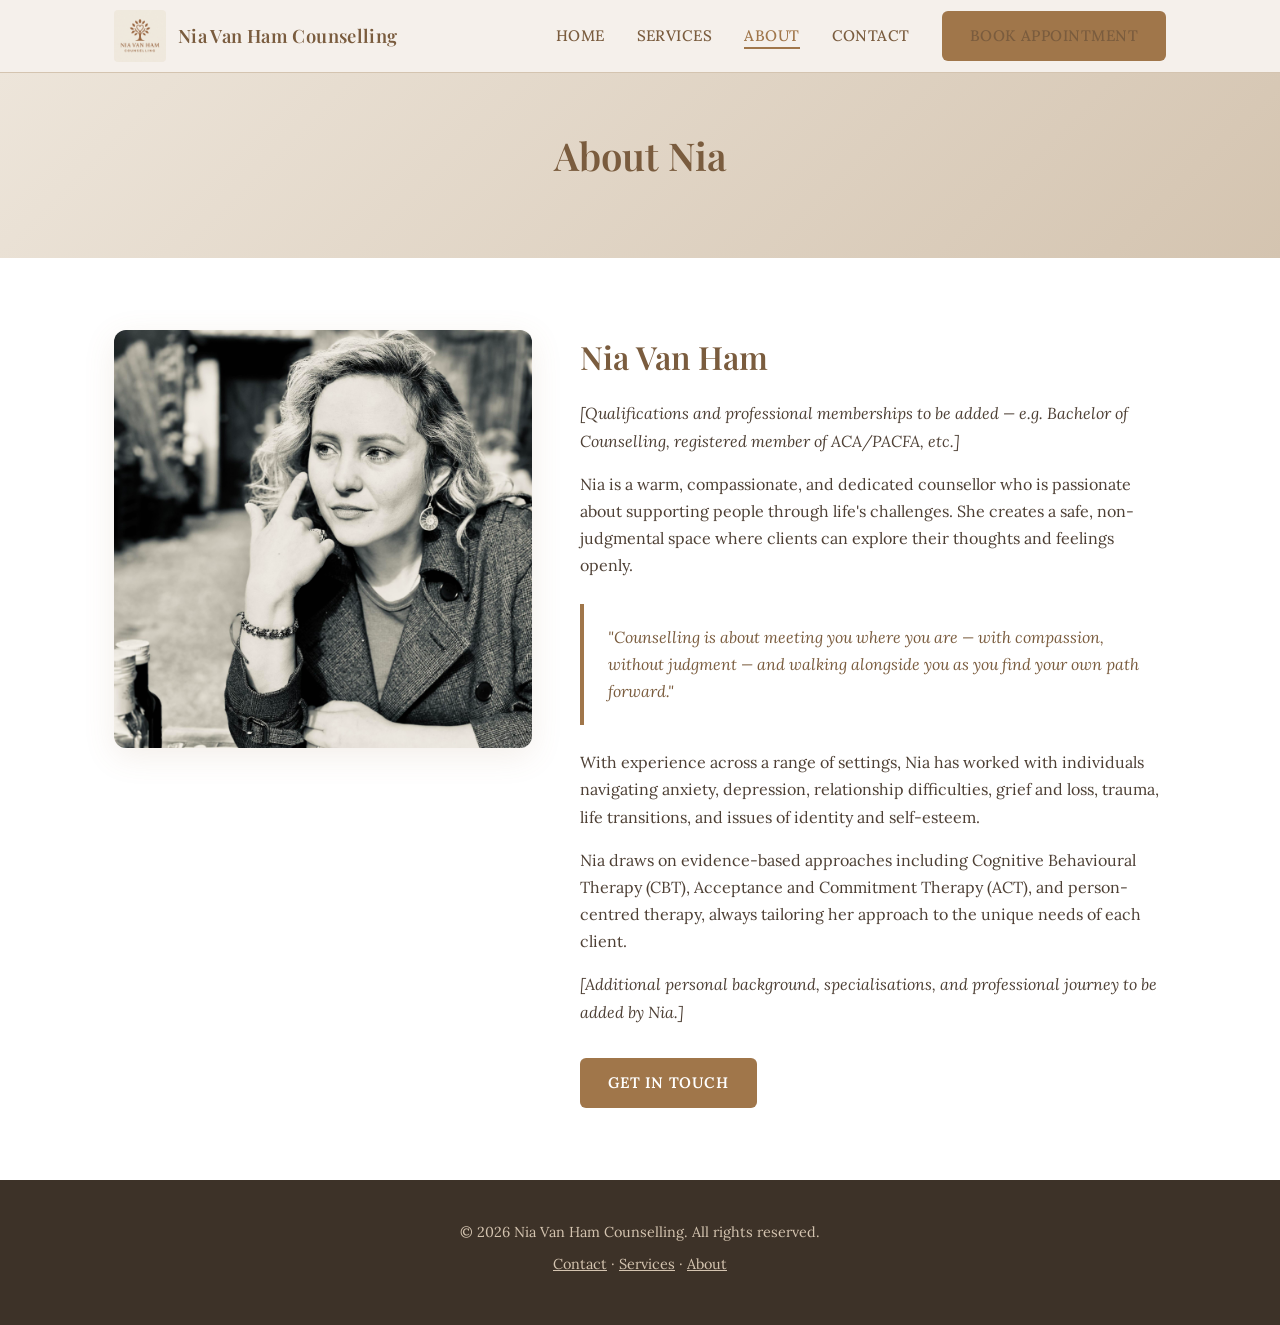
==== about.html @ aca7f018 "Add website: 4-page counselling site for GitHub Pages Home, Services, About, and Contact pages with " ====
<!DOCTYPE html>
<html lang="en">
<head>
  <meta charset="UTF-8">
  <meta name="viewport" content="width=device-width, initial-scale=1.0">
  <title>About — Nia Van Ham Counselling</title>
  <meta name="description" content="Learn more about Nia Van Ham — qualifications, experience, and counselling approach.">
  <link rel="preconnect" href="https://fonts.googleapis.com">
  <link href="https://fonts.googleapis.com/css2?family=Lora:ital,wght@0,400;0,500;0,600;1,400&family=Playfair+Display:wght@500;600;700&display=swap" rel="stylesheet">
  <link rel="stylesheet" href="assets/style.css">
  <link rel="icon" href="assets/logo.jpeg" type="image/jpeg">
</head>
<body>

  <!-- Navigation -->
  <nav class="nav">
    <div class="container">
      <a href="index.html" class="nav-logo">
        <img src="assets/logo.jpeg" alt="Nia Van Ham Counselling logo">
        <span>Nia Van Ham Counselling</span>
      </a>
      <button class="hamburger" onclick="document.querySelector('.nav-links').classList.toggle('open')" aria-label="Menu">
        <span></span><span></span><span></span>
      </button>
      <ul class="nav-links">
        <li><a href="index.html">Home</a></li>
        <li><a href="services.html">Services</a></li>
        <li><a href="about.html" class="active">About</a></li>
        <li><a href="contact.html">Contact</a></li>
        <li><a href="contact.html" class="btn">Book Appointment</a></li>
      </ul>
    </div>
  </nav>

  <!-- Hero -->
  <section class="hero hero-page">
    <div class="container">
      <h1>About Nia</h1>
    </div>
  </section>

  <!-- About content -->
  <section class="section section-alt">
    <div class="container">
      <div class="about-content">
        <div>
          <img src="assets/portrait.jpg" alt="Nia Van Ham — Counsellor" class="about-portrait">
        </div>
        <div class="about-text">
          <h2>Nia Van Ham</h2>
          <p><em>[Qualifications and professional memberships to be added — e.g. Bachelor of Counselling, registered member of ACA/PACFA, etc.]</em></p>

          <p>Nia is a warm, compassionate, and dedicated counsellor who is passionate about supporting people through life's challenges. She creates a safe, non-judgmental space where clients can explore their thoughts and feelings openly.</p>

          <div class="about-highlight">
            "Counselling is about meeting you where you are — with compassion, without judgment — and walking alongside you as you find your own path forward."
          </div>

          <p>With experience across a range of settings, Nia has worked with individuals navigating anxiety, depression, relationship difficulties, grief and loss, trauma, life transitions, and issues of identity and self-esteem.</p>

          <p>Nia draws on evidence-based approaches including Cognitive Behavioural Therapy (CBT), Acceptance and Commitment Therapy (ACT), and person-centred therapy, always tailoring her approach to the unique needs of each client.</p>

          <p><em>[Additional personal background, specialisations, and professional journey to be added by Nia.]</em></p>

          <div style="margin-top:32px;">
            <a href="contact.html" class="btn">Get in Touch</a>
          </div>
        </div>
      </div>
    </div>
  </section>

  <!-- Footer -->
  <footer class="footer">
    <div class="container">
      <p>&copy; 2026 Nia Van Ham Counselling. All rights reserved.</p>
      <p><a href="contact.html">Contact</a> &middot; <a href="services.html">Services</a> &middot; <a href="about.html">About</a></p>
    </div>
  </footer>

</body>
</html>
---- assets/style.css ----
/* ========================================
   Nia Van Ham Counselling — Global Styles
   Palette derived from logo:
     Cream bg:   #F5F0EB
     Warm brown: #A0764A
     Dark brown: #7A5C3E
     Light tan:  #D4C4B0
     Text dark:  #3D3228
     White:      #FFFFFF
   ======================================== */

/* Reset & base */
*, *::before, *::after { box-sizing: border-box; margin: 0; padding: 0; }

html { scroll-behavior: smooth; }

body {
  font-family: 'Lora', 'Georgia', serif;
  color: #3D3228;
  background: #F5F0EB;
  line-height: 1.7;
  -webkit-font-smoothing: antialiased;
}

img { max-width: 100%; height: auto; display: block; }
a { color: inherit; text-decoration: none; }

.container {
  max-width: 1100px;
  margin: 0 auto;
  padding: 0 24px;
}

/* ---- Typography ---- */
h1, h2, h3 {
  font-family: 'Playfair Display', 'Georgia', serif;
  font-weight: 600;
  color: #3D3228;
}

h1 { font-size: 2.6rem; line-height: 1.2; }
h2 { font-size: 2rem; margin-bottom: 16px; }
h3 { font-size: 1.25rem; margin-bottom: 8px; }
p  { margin-bottom: 16px; }

/* ---- Navigation ---- */
.nav {
  position: fixed;
  top: 0; left: 0; right: 0;
  z-index: 100;
  background: rgba(245, 240, 235, 0.95);
  backdrop-filter: blur(8px);
  border-bottom: 1px solid #D4C4B0;
}

.nav .container {
  display: flex;
  align-items: center;
  justify-content: space-between;
  height: 72px;
}

.nav-logo {
  display: flex;
  align-items: center;
  gap: 12px;
}

.nav-logo img {
  height: 52px;
  width: 52px;
  object-fit: contain;
  border-radius: 4px;
}

.nav-logo span {
  font-family: 'Playfair Display', 'Georgia', serif;
  font-size: 1.15rem;
  font-weight: 600;
  color: #7A5C3E;
  letter-spacing: 0.02em;
}

.nav-links {
  display: flex;
  align-items: center;
  gap: 32px;
  list-style: none;
}

.nav-links a {
  font-size: 0.95rem;
  font-weight: 500;
  color: #7A5C3E;
  transition: color 0.2s;
  letter-spacing: 0.03em;
  text-transform: uppercase;
  font-family: 'Lora', serif;
}

.nav-links a:hover,
.nav-links a.active {
  color: #A0764A;
  border-bottom: 2px solid #A0764A;
  padding-bottom: 2px;
}

.btn {
  display: inline-block;
  background: #A0764A;
  color: #fff;
  padding: 12px 28px;
  border-radius: 6px;
  font-family: 'Lora', serif;
  font-size: 0.95rem;
  font-weight: 600;
  letter-spacing: 0.04em;
  text-transform: uppercase;
  transition: background 0.25s, transform 0.15s;
  border: none;
  cursor: pointer;
}

.btn:hover {
  background: #7A5C3E;
  transform: translateY(-1px);
}

.btn-outline {
  background: transparent;
  border: 2px solid #A0764A;
  color: #A0764A;
}

.btn-outline:hover {
  background: #A0764A;
  color: #fff;
}

/* ---- Hero Sections ---- */
.hero {
  margin-top: 72px;
  background: linear-gradient(135deg, #F5F0EB 0%, #EDE5DA 100%);
  padding: 80px 24px;
  text-align: center;
}

.hero h1 {
  margin-bottom: 20px;
  color: #7A5C3E;
}

.hero p {
  font-size: 1.15rem;
  color: #6B5B4E;
  max-width: 600px;
  margin: 0 auto 32px;
}

/* Home hero — larger & with logo */
.hero-home {
  padding: 100px 24px 80px;
}

.hero-home .hero-logo {
  width: 140px;
  height: 140px;
  margin: 0 auto 32px;
  border-radius: 50%;
  object-fit: cover;
  box-shadow: 0 4px 24px rgba(160,118,74,0.15);
}

/* Page heroes (About, Services, Contact) */
.hero-page {
  padding: 60px 24px;
  background: linear-gradient(135deg, #EDE5DA 0%, #D4C4B0 100%);
}

.hero-page h1 {
  font-size: 2.4rem;
}

/* ---- Section ---- */
.section {
  padding: 72px 24px;
}

.section-alt {
  background: #fff;
}

.section-heading {
  text-align: center;
  margin-bottom: 48px;
}

.section-heading h2 {
  color: #7A5C3E;
}

.section-heading p {
  max-width: 620px;
  margin: 8px auto 0;
  color: #6B5B4E;
}

/* ---- Services Grid ---- */
.services-grid {
  display: grid;
  grid-template-columns: repeat(auto-fill, minmax(240px, 1fr));
  gap: 24px;
}

.service-card {
  background: #fff;
  border: 1px solid #E8DFD4;
  border-radius: 12px;
  padding: 32px 24px;
  text-align: center;
  transition: transform 0.2s, box-shadow 0.2s;
}

.service-card:hover {
  transform: translateY(-4px);
  box-shadow: 0 8px 24px rgba(160,118,74,0.1);
}

.service-card .icon {
  font-size: 2.2rem;
  margin-bottom: 16px;
}

.service-card h3 {
  color: #7A5C3E;
  margin-bottom: 8px;
}

.service-card p {
  font-size: 0.92rem;
  color: #6B5B4E;
  margin-bottom: 0;
}

/* ---- About Layout ---- */
.about-content {
  display: grid;
  grid-template-columns: 1fr 1.4fr;
  gap: 48px;
  align-items: start;
}

.about-portrait {
  border-radius: 12px;
  box-shadow: 0 8px 32px rgba(160,118,74,0.12);
  object-fit: cover;
  width: 100%;
  max-height: 520px;
}

.about-text h2 {
  color: #7A5C3E;
  margin-bottom: 16px;
}

.about-text p {
  color: #4D3F34;
}

.about-highlight {
  background: #fff;
  border-left: 4px solid #A0764A;
  padding: 20px 24px;
  border-radius: 0 8px 8px 0;
  margin: 24px 0;
  font-style: italic;
  color: #7A5C3E;
}

/* ---- Contact Layout ---- */
.contact-grid {
  display: grid;
  grid-template-columns: 1fr 1fr;
  gap: 48px;
}

.contact-info h2 {
  color: #7A5C3E;
  margin-bottom: 24px;
}

.contact-detail {
  display: flex;
  gap: 12px;
  align-items: flex-start;
  margin-bottom: 20px;
}

.contact-detail .detail-icon {
  font-size: 1.3rem;
  color: #A0764A;
  flex-shrink: 0;
  margin-top: 2px;
}

.contact-detail p {
  margin-bottom: 0;
}

.contact-detail strong {
  color: #7A5C3E;
}

.contact-form {
  background: #fff;
  border-radius: 12px;
  padding: 32px;
  box-shadow: 0 4px 20px rgba(160,118,74,0.08);
}

.contact-form h3 {
  color: #7A5C3E;
  margin-bottom: 20px;
  font-size: 1.3rem;
}

.form-row {
  display: grid;
  grid-template-columns: 1fr 1fr;
  gap: 16px;
  margin-bottom: 16px;
}

.form-group {
  display: flex;
  flex-direction: column;
}

.form-group.full {
  grid-column: 1 / -1;
}

.form-group label {
  font-size: 0.85rem;
  font-weight: 600;
  color: #7A5C3E;
  margin-bottom: 6px;
  text-transform: uppercase;
  letter-spacing: 0.04em;
}

.form-group input,
.form-group textarea {
  border: 1px solid #D4C4B0;
  border-radius: 8px;
  padding: 12px 16px;
  font-family: 'Lora', serif;
  font-size: 0.95rem;
  color: #3D3228;
  background: #FDFBF9;
  transition: border-color 0.2s;
}

.form-group input:focus,
.form-group textarea:focus {
  outline: none;
  border-color: #A0764A;
  box-shadow: 0 0 0 3px rgba(160,118,74,0.12);
}

.form-group textarea {
  resize: vertical;
  min-height: 120px;
}

/* ---- Footer ---- */
.footer {
  background: #3D3228;
  color: #D4C4B0;
  padding: 40px 24px;
  text-align: center;
}

.footer p {
  margin-bottom: 8px;
  font-size: 0.9rem;
}

.footer a {
  color: #D4C4B0;
  text-decoration: underline;
  transition: color 0.2s;
}

.footer a:hover {
  color: #F5F0EB;
}

/* ---- Responsive ---- */
@media (max-width: 768px) {
  .nav .container { padding: 0 16px; }
  .nav-logo span { display: none; }
  .nav-links { gap: 16px; }
  .nav-links a { font-size: 0.85rem; }
  .btn { padding: 10px 20px; font-size: 0.85rem; }

  h1 { font-size: 2rem; }
  h2 { font-size: 1.5rem; }

  .hero { padding: 60px 16px; }
  .hero-home { padding: 80px 16px 60px; }
  .hero-home .hero-logo { width: 110px; height: 110px; }

  .about-content { grid-template-columns: 1fr; gap: 32px; }
  .contact-grid { grid-template-columns: 1fr; }
  .form-row { grid-template-columns: 1fr; }
  .services-grid { grid-template-columns: 1fr 1fr; }
}

@media (max-width: 480px) {
  .services-grid { grid-template-columns: 1fr; }
  .nav-links { gap: 12px; }
}

/* ---- Hamburger (mobile) ---- */
.hamburger {
  display: none;
  background: none;
  border: none;
  cursor: pointer;
  padding: 4px;
}

.hamburger span {
  display: block;
  width: 24px;
  height: 2px;
  background: #7A5C3E;
  margin: 5px 0;
  transition: 0.3s;
}

@media (max-width: 640px) {
  .hamburger { display: block; }

  .nav-links {
    display: none;
    position: absolute;
    top: 72px;
    left: 0; right: 0;
    background: rgba(245,240,235,0.98);
    flex-direction: column;
    padding: 24px;
    gap: 20px;
    border-bottom: 1px solid #D4C4B0;
  }

  .nav-links.open { display: flex; }
}
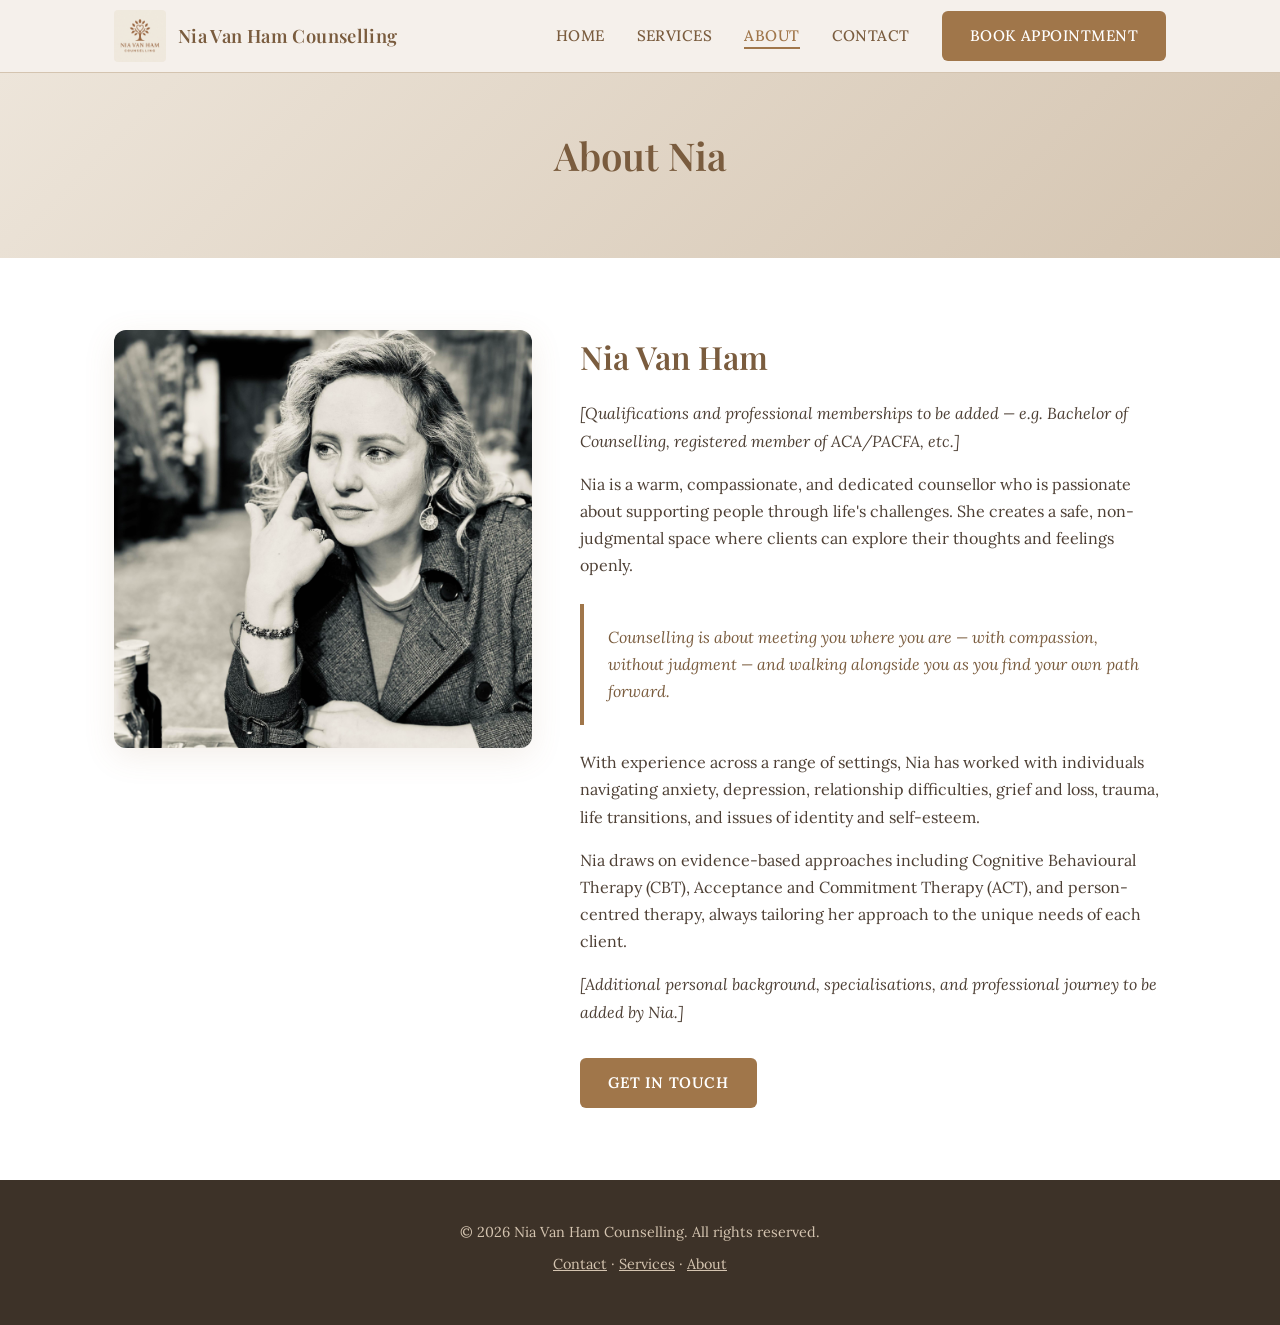
==== commit 3d2453f1: "Add content editing system, fix button visibility, remove emojis - Fix nav Book Appointment button: " ====
--- a/about.html
+++ b/about.html
@@ -35,7 +35,7 @@
   <!-- Hero -->
   <section class="hero hero-page">
     <div class="container">
-      <h1>About Nia</h1>
+      <h1 data-content="about.heroTitle">About Nia</h1>
     </div>
   </section>
 
@@ -47,20 +47,20 @@
           <img src="assets/portrait.jpg" alt="Nia Van Ham — Counsellor" class="about-portrait">
         </div>
         <div class="about-text">
-          <h2>Nia Van Ham</h2>
-          <p><em>[Qualifications and professional memberships to be added — e.g. Bachelor of Counselling, registered member of ACA/PACFA, etc.]</em></p>
+          <h2 data-content="about.name">Nia Van Ham</h2>
+          <p><em data-content="about.qualifications">[Qualifications and professional memberships to be added — e.g. Bachelor of Counselling, registered member of ACA/PACFA, etc.]</em></p>
 
-          <p>Nia is a warm, compassionate, and dedicated counsellor who is passionate about supporting people through life's challenges. She creates a safe, non-judgmental space where clients can explore their thoughts and feelings openly.</p>
+          <p data-content="about.bio1">Nia is a warm, compassionate, and dedicated counsellor who is passionate about supporting people through life's challenges. She creates a safe, non-judgmental space where clients can explore their thoughts and feelings openly.</p>
 
-          <div class="about-highlight">
+          <div class="about-highlight" data-content="about.quote">
             "Counselling is about meeting you where you are — with compassion, without judgment — and walking alongside you as you find your own path forward."
           </div>
 
-          <p>With experience across a range of settings, Nia has worked with individuals navigating anxiety, depression, relationship difficulties, grief and loss, trauma, life transitions, and issues of identity and self-esteem.</p>
+          <p data-content="about.bio2">With experience across a range of settings, Nia has worked with individuals navigating anxiety, depression, relationship difficulties, grief and loss, trauma, life transitions, and issues of identity and self-esteem.</p>
 
-          <p>Nia draws on evidence-based approaches including Cognitive Behavioural Therapy (CBT), Acceptance and Commitment Therapy (ACT), and person-centred therapy, always tailoring her approach to the unique needs of each client.</p>
+          <p data-content="about.bio3">Nia draws on evidence-based approaches including Cognitive Behavioural Therapy (CBT), Acceptance and Commitment Therapy (ACT), and person-centred therapy, always tailoring her approach to the unique needs of each client.</p>
 
-          <p><em>[Additional personal background, specialisations, and professional journey to be added by Nia.]</em></p>
+          <p><em data-content="about.bio4">[Additional personal background, specialisations, and professional journey to be added by Nia.]</em></p>
 
           <div style="margin-top:32px;">
             <a href="contact.html" class="btn">Get in Touch</a>
@@ -78,5 +78,14 @@
     </div>
   </footer>
 
+  <script src="content.js"></script>
+  <script>
+    document.querySelectorAll('[data-content]').forEach(el => {
+      const keys = el.dataset.content.split('.');
+      let val = SITE_CONTENT;
+      for (const k of keys) val = val?.[k];
+      if (val) el.textContent = val;
+    });
+  </script>
 </body>
 </html>
--- a/assets/style.css
+++ b/assets/style.css
@@ -103,6 +103,12 @@
   color: #A0764A;
   border-bottom: 2px solid #A0764A;
   padding-bottom: 2px;
+}
+
+.nav-links .btn {
+  color: #fff !important;
+  border-bottom: none !important;
+  padding-bottom: 12px !important;
 }
 
 .btn {
@@ -231,6 +237,12 @@
   margin-bottom: 16px;
 }
 
+.service-card .service-icon {
+  width: 44px;
+  height: 44px;
+  margin: 0 auto 16px;
+}
+
 .service-card h3 {
   color: #7A5C3E;
   margin-bottom: 8px;
@@ -301,6 +313,11 @@
   color: #A0764A;
   flex-shrink: 0;
   margin-top: 2px;
+}
+
+.contact-detail .detail-icon-svg {
+  flex-shrink: 0;
+  margin-top: 3px;
 }
 
 .contact-detail p {
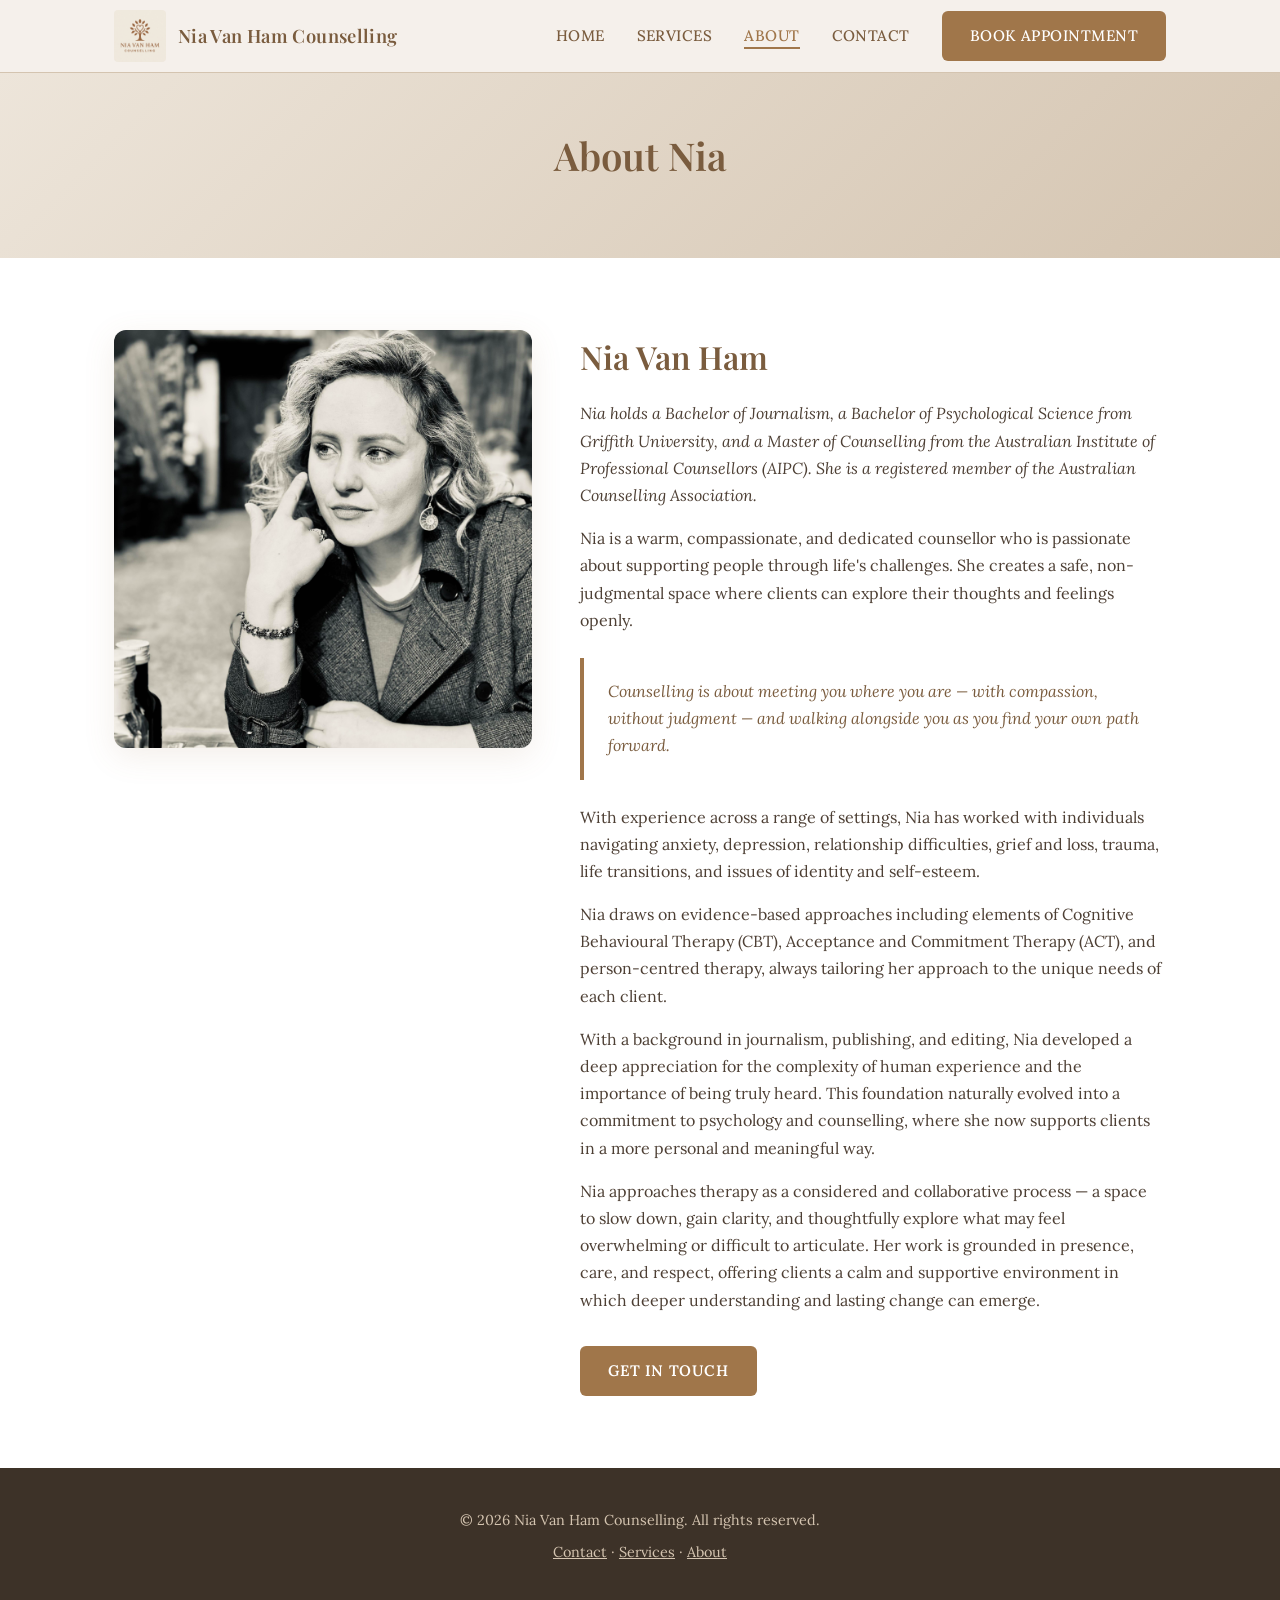
==== commit b7c919a3: "up" ====
--- a/about.html
+++ b/about.html
@@ -48,7 +48,7 @@
         </div>
         <div class="about-text">
           <h2 data-content="about.name">Nia Van Ham</h2>
-          <p><em data-content="about.qualifications">[Qualifications and professional memberships to be added — e.g. Bachelor of Counselling, registered member of ACA/PACFA, etc.]</em></p>
+          <p><em data-content="about.qualifications">Nia holds a Bachelor of Journalism, a Bachelor of Psychological Science from Griffith University, and a Master of Counselling from the Australian Institute of Professional Counsellors (AIPC). She is a registered member of the Australian Counselling Association.</em></p>
 
           <p data-content="about.bio1">Nia is a warm, compassionate, and dedicated counsellor who is passionate about supporting people through life's challenges. She creates a safe, non-judgmental space where clients can explore their thoughts and feelings openly.</p>
 
@@ -60,7 +60,9 @@
 
           <p data-content="about.bio3">Nia draws on evidence-based approaches including Cognitive Behavioural Therapy (CBT), Acceptance and Commitment Therapy (ACT), and person-centred therapy, always tailoring her approach to the unique needs of each client.</p>
 
-          <p><em data-content="about.bio4">[Additional personal background, specialisations, and professional journey to be added by Nia.]</em></p>
+          <p data-content="about.bio4">With a background in journalism, publishing, and editing, Nia developed a deep appreciation for the complexity of human experience and the importance of being truly heard. This foundation naturally evolved into a commitment to psychology and counselling, where she now supports clients in a more personal and meaningful way.</p>
+
+          <p data-content="about.bio5">Nia approaches therapy as a considered and collaborative process — a space to slow down, gain clarity, and thoughtfully explore what may feel overwhelming or difficult to articulate. Her work is grounded in presence, care, and respect, offering clients a calm and supportive environment in which deeper understanding and lasting change can emerge.</p>
 
           <div style="margin-top:32px;">
             <a href="contact.html" class="btn">Get in Touch</a>
